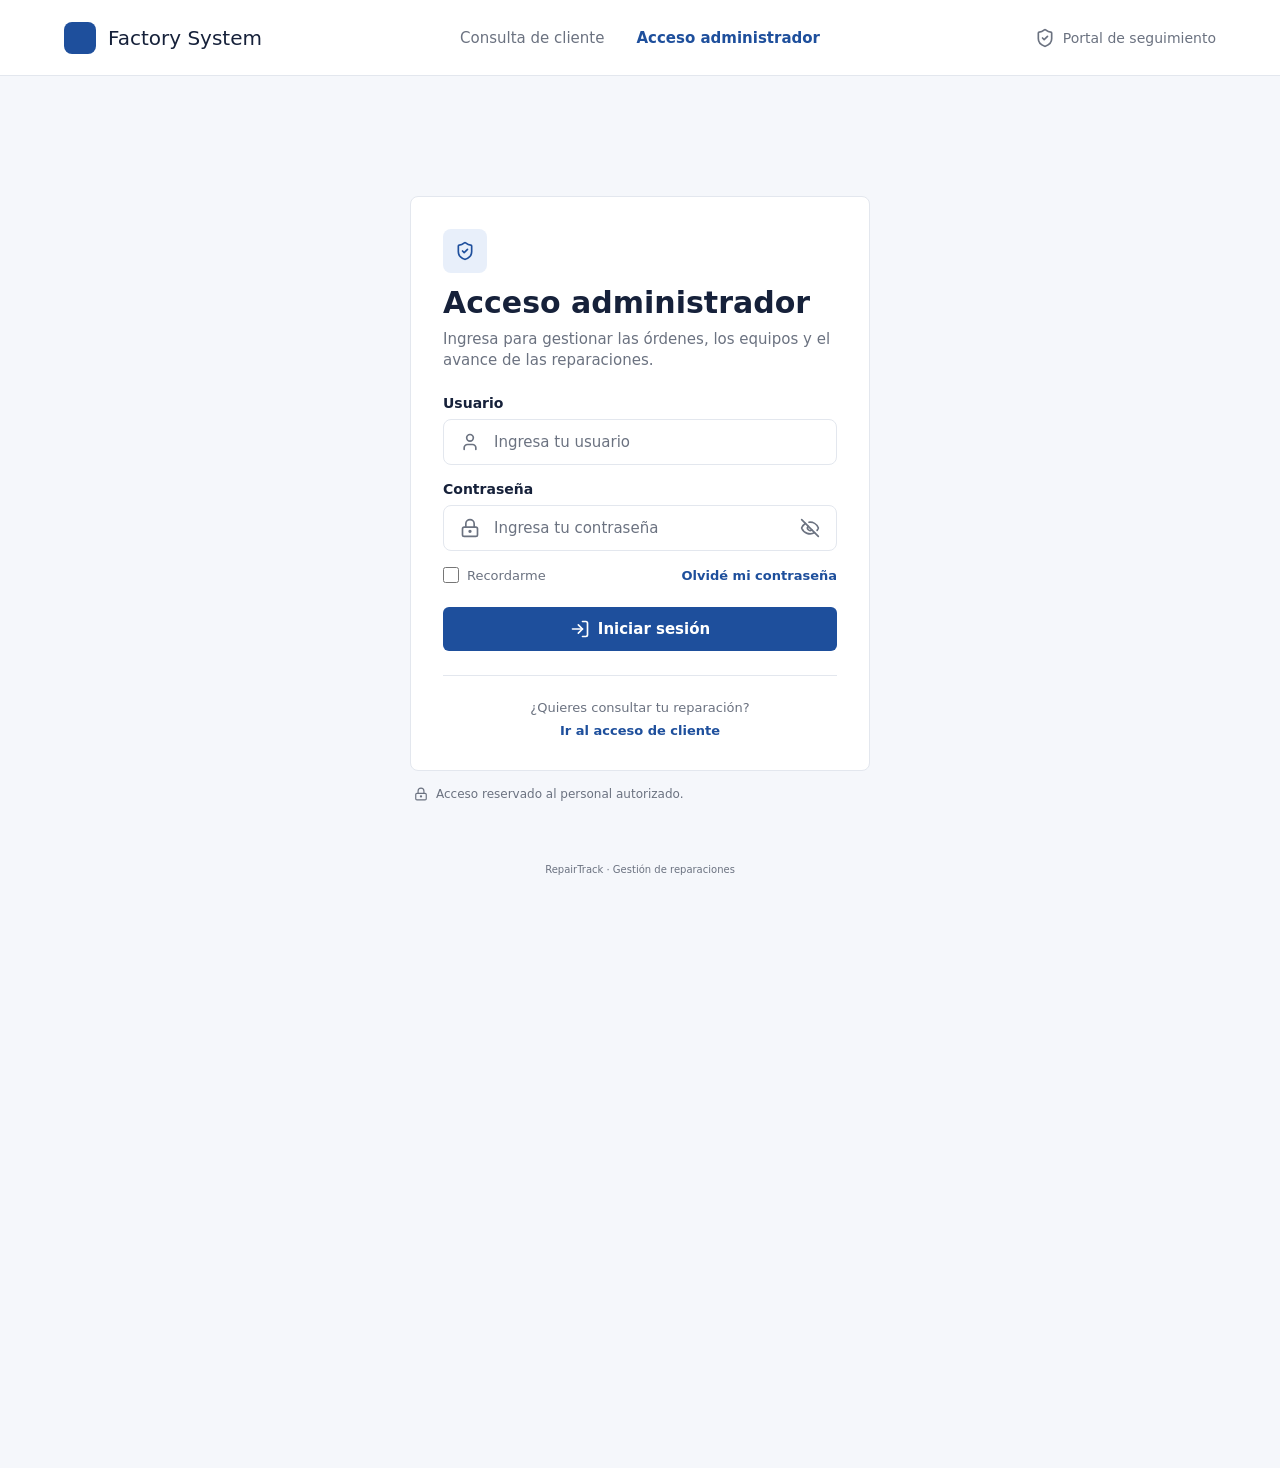
==== index.html @ 2e25a308 "Acceso admin, usuario, tabla, edicion y agregar orden - Páginas de acceso del administrador y usuari" ====
<!DOCTYPE html>
<html lang="es">
<head>
  <meta charset="UTF-8">
  <meta http-equiv="refresh" content="0; url=views/login-admin.html">
  <title>Factory System</title>
</head>
<body><a href="views/login-admin.html">Ir al acceso de administrador</a></body>
</html>
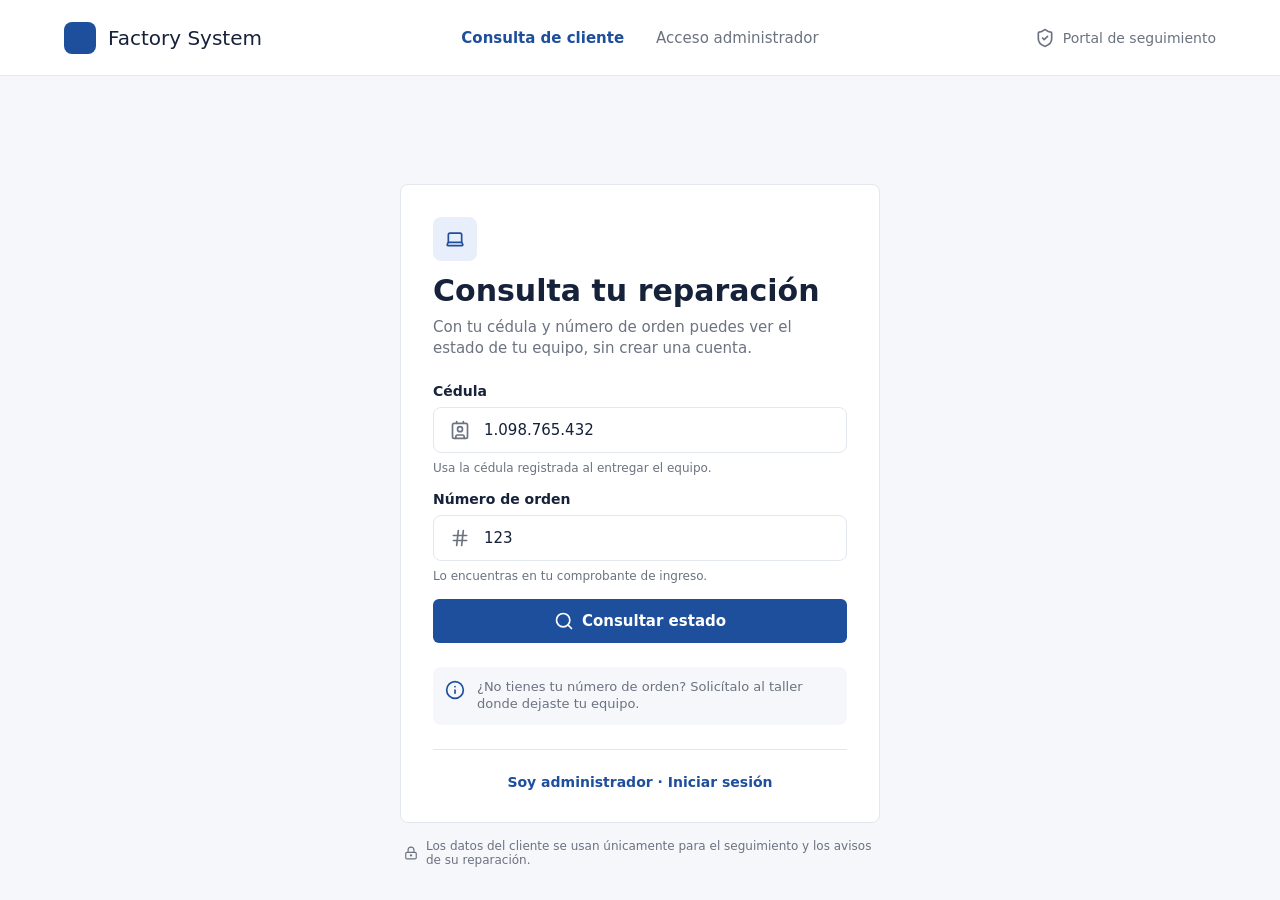
==== commit 308ffb24: "Update index.html" ====
--- a/index.html
+++ b/index.html
@@ -2,8 +2,8 @@
 <html lang="es">
 <head>
   <meta charset="UTF-8">
-  <meta http-equiv="refresh" content="0; url=views/login-admin.html">
+  <meta http-equiv="refresh" content="0; url=views/consulta-cliente.html">
   <title>Factory System</title>
 </head>
-<body><a href="views/login-admin.html">Ir al acceso de administrador</a></body>
+<body><a href="views/consulta-cliente.html">Ir al acceso de cliente</a></body>
 </html>
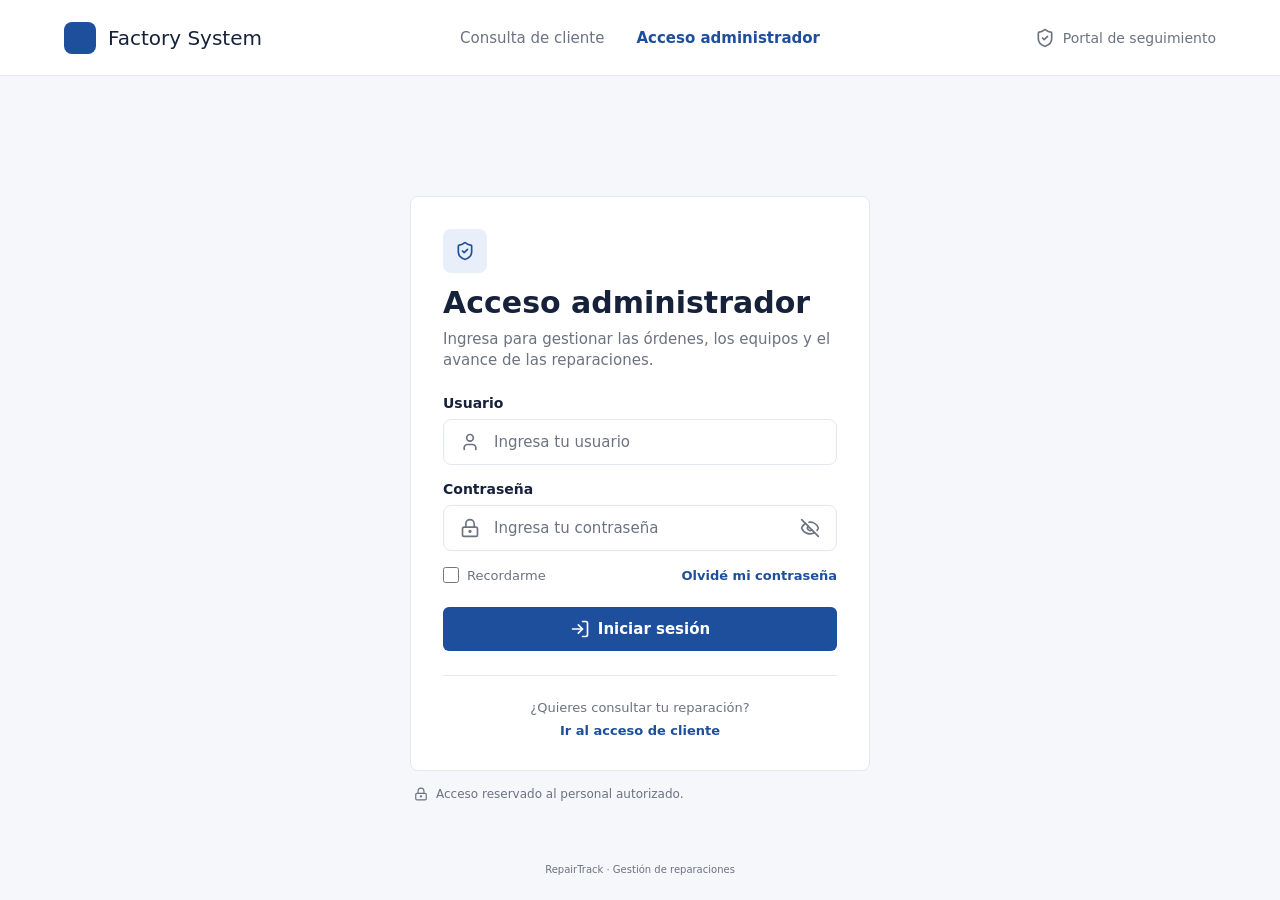
==== commit 566683c5: "update cliente detalle orden" ====
--- a/index.html
+++ b/index.html
@@ -2,8 +2,8 @@
 <html lang="es">
 <head>
   <meta charset="UTF-8">
-  <meta http-equiv="refresh" content="0; url=views/consulta-cliente.html">
+  <meta http-equiv="refresh" content="0; url=views/login-admin.html">
   <title>Factory System</title>
 </head>
-<body><a href="views/consulta-cliente.html">Ir al acceso de cliente</a></body>
+<body><a href="views/login-admin.html">Ir al acceso de administrador</a></body>
 </html>
